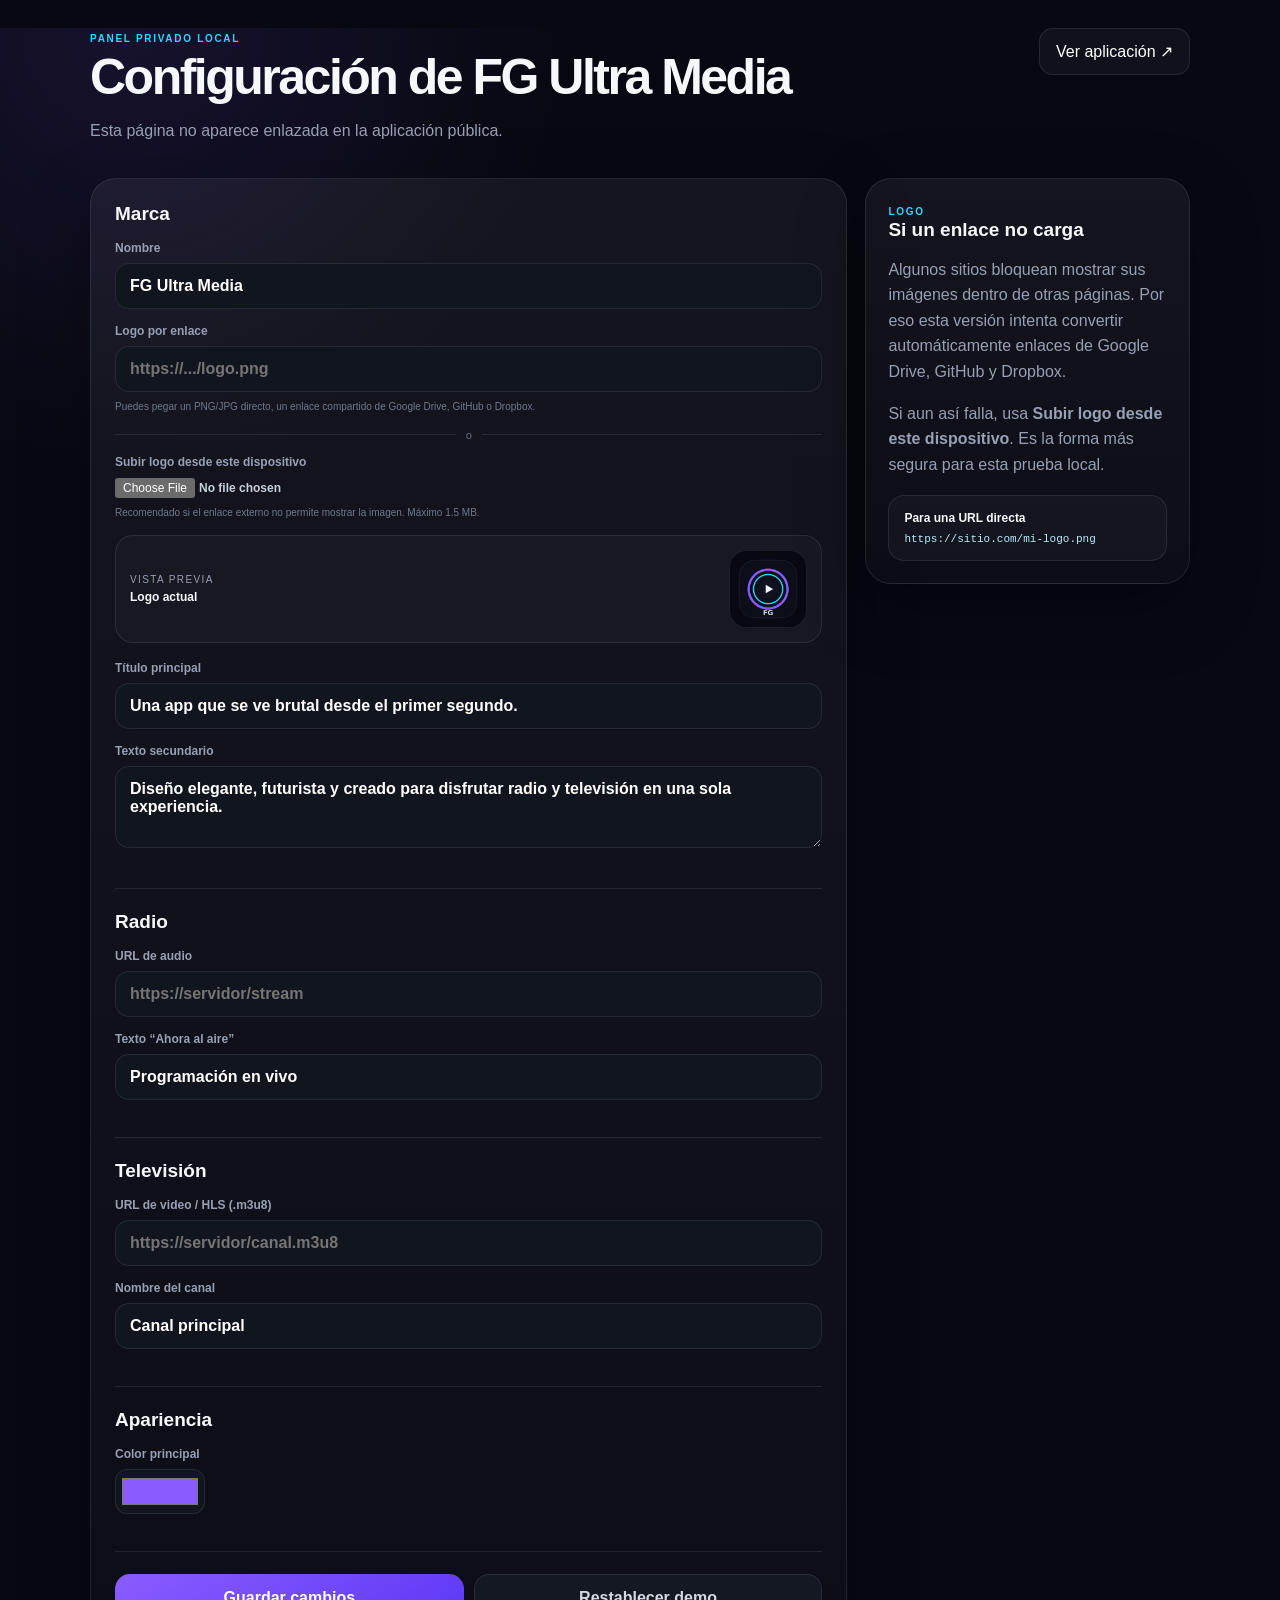
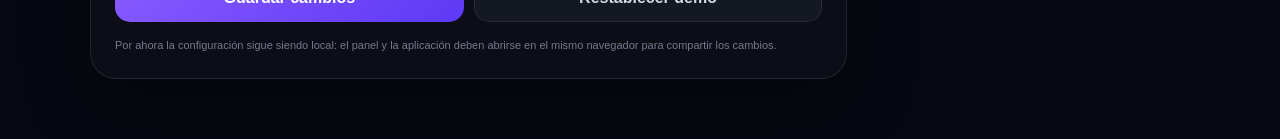
==== admin.html @ aeb01902 "Add files via upload" ====
<!doctype html>
<html lang="es">
<head>
  <meta charset="utf-8">
  <meta name="viewport" content="width=device-width,initial-scale=1,viewport-fit=cover">
  <meta name="theme-color" content="#070811">
  <meta name="robots" content="noindex,nofollow">
  <title>Panel privado • FG Ultra Media</title>
  <link rel="stylesheet" href="admin.css">
</head>
<body>
  <main class="admin-shell">
    <header class="admin-hero">
      <div>
        <span class="kicker">PANEL PRIVADO LOCAL</span>
        <h1>Configuración de FG Ultra Media</h1>
        <p>Esta página no aparece enlazada en la aplicación pública.</p>
      </div>
      <a class="preview-link" href="index.html">Ver aplicación ↗</a>
    </header>

    <section class="layout">
      <form id="settingsForm" class="panel">
        <div class="section">
          <h2>Marca</h2>
          <label>Nombre
            <input id="setName" type="text" maxlength="42">
          </label>

          <label>Logo por enlace
            <input id="setLogo" type="text" inputmode="url" placeholder="https://.../logo.png">
            <small>Puedes pegar un PNG/JPG directo, un enlace compartido de Google Drive, GitHub o Dropbox.</small>
          </label>

          <div class="or"><span>o</span></div>

          <label class="file-label">Subir logo desde este dispositivo
            <input id="logoFile" type="file" accept="image/png,image/jpeg,image/webp">
            <small>Recomendado si el enlace externo no permite mostrar la imagen. Máximo 1.5 MB.</small>
          </label>

          <div class="preview-box">
            <div>
              <span>Vista previa</span>
              <strong id="previewStatus">Usando logo actual</strong>
            </div>
            <img id="logoPreview" src="icons/icon-512.png" alt="Vista previa del logo">
          </div>

          <label>Título principal
            <input id="setHero" type="text" maxlength="120">
          </label>
          <label>Texto secundario
            <textarea id="setSubtitle" rows="3" maxlength="200"></textarea>
          </label>
        </div>

        <div class="section">
          <h2>Radio</h2>
          <label>URL de audio
            <input id="setAudio" type="url" placeholder="https://servidor/stream">
          </label>
          <label>Texto “Ahora al aire”
            <input id="setTrack" type="text" maxlength="60">
          </label>
        </div>

        <div class="section">
          <h2>Televisión</h2>
          <label>URL de video / HLS (.m3u8)
            <input id="setVideo" type="url" placeholder="https://servidor/canal.m3u8">
          </label>
          <label>Nombre del canal
            <input id="setChannel" type="text" maxlength="60">
          </label>
        </div>

        <div class="section">
          <h2>Apariencia</h2>
          <label>Color principal
            <input id="setAccent" type="color" value="#8a5cff">
          </label>
        </div>

        <div class="actions">
          <button class="save" type="submit">Guardar cambios</button>
          <button id="resetBtn" class="reset" type="button">Restablecer demo</button>
        </div>
        <p class="warning">Por ahora la configuración sigue siendo local: el panel y la aplicación deben abrirse en el mismo navegador para compartir los cambios.</p>
      </form>

      <aside class="help panel">
        <span class="kicker">LOGO</span>
        <h2>Si un enlace no carga</h2>
        <p>Algunos sitios bloquean mostrar sus imágenes dentro de otras páginas. Por eso esta versión intenta convertir automáticamente enlaces de Google Drive, GitHub y Dropbox.</p>
        <p>Si aun así falla, usa <b>Subir logo desde este dispositivo</b>. Es la forma más segura para esta prueba local.</p>
        <div class="tip">
          <strong>Para una URL directa</strong>
          <code>https://sitio.com/mi-logo.png</code>
        </div>
      </aside>
    </section>
  </main>
  <div id="toast" class="toast" role="status"></div>
  <script src="admin.js"></script>
</body>
</html>
---- admin.css ----
:root{
  --bg:#070811;--panel:#10131d;--line:rgba(255,255,255,.09);--text:#f6f7fb;
  --muted:#98a0b4;--accent:#8a5cff;--cyan:#31d6ff
}
*{box-sizing:border-box}
html{background:var(--bg);color-scheme:dark}
body{margin:0;background:radial-gradient(circle at 10% 0,rgba(138,92,255,.12),transparent 28rem),#070811;color:var(--text);font-family:Inter,-apple-system,BlinkMacSystemFont,"Segoe UI",sans-serif}
button,input,textarea{font:inherit}
.admin-shell{width:min(1100px,calc(100% - 28px));margin:28px auto 60px}
.admin-hero{display:flex;justify-content:space-between;align-items:flex-start;gap:20px;margin-bottom:18px}
.kicker{font-size:10px;letter-spacing:.17em;font-weight:900;color:var(--cyan)}
h1{font-size:clamp(30px,5vw,50px);letter-spacing:-.05em;line-height:.98;margin:7px 0 10px}
.admin-hero p,.help p{color:var(--muted);line-height:1.6}
.preview-link{padding:13px 16px;border-radius:14px;border:1px solid var(--line);color:#fff;text-decoration:none;background:rgba(255,255,255,.04);white-space:nowrap}
.layout{display:grid;grid-template-columns:minmax(0,1.4fr) minmax(280px,.6fr);gap:18px;align-items:start}
.panel{border:1px solid var(--line);border-radius:26px;background:linear-gradient(180deg,rgba(255,255,255,.055),rgba(255,255,255,.025));box-shadow:0 24px 70px rgba(0,0,0,.3)}
form.panel{padding:24px}
.section{padding:0 0 22px;margin-bottom:22px;border-bottom:1px solid var(--line)}
.section:last-of-type{margin-bottom:0}
h2{font-size:19px;margin:0 0 16px}
label{display:block;color:var(--muted);font-size:12px;font-weight:800;margin-bottom:15px}
label small{display:block;font-weight:500;line-height:1.5;margin-top:7px;color:#70798d}
input[type=text],input[type=url],textarea{width:100%;margin-top:8px;padding:13px 14px;border:1px solid var(--line);border-radius:14px;background:#11151e;color:#fff;outline:none;font-size:16px}
input:focus,textarea:focus{border-color:var(--accent)}
input[type=color]{display:block;width:90px;height:45px;margin-top:8px;border-radius:12px;padding:4px;border:1px solid var(--line);background:#11151e}
input[type=file]{width:100%;margin-top:9px;color:#c9cfdb}
.or{display:flex;align-items:center;gap:10px;margin:10px 0 14px;color:#687084;font-size:11px}
.or:before,.or:after{content:"";height:1px;background:var(--line);flex:1}
.preview-box{display:flex;align-items:center;justify-content:space-between;gap:18px;padding:14px;border:1px solid var(--line);border-radius:18px;background:rgba(255,255,255,.025);margin-bottom:18px}
.preview-box span{display:block;color:var(--muted);font-size:10px;text-transform:uppercase;letter-spacing:.14em}
.preview-box strong{display:block;margin-top:5px;font-size:12px}
.preview-box img{width:78px;height:78px;border-radius:18px;object-fit:contain;background:#070811;border:1px solid var(--line)}
.actions{display:grid;grid-template-columns:1fr 1fr;gap:10px}
.actions button{min-height:48px;border-radius:15px;font-weight:900;border:1px solid var(--line)}
.save{background:linear-gradient(145deg,var(--accent),#5d39f6);color:#fff;border:0!important}
.reset{background:#141823;color:#d3d8e3}
.warning{font-size:11px;color:#737b8e;line-height:1.6;margin:15px 0 0}
.help{padding:22px;position:sticky;top:18px}
.tip{margin-top:18px;padding:15px;border-radius:16px;border:1px solid var(--line);background:rgba(255,255,255,.03)}
.tip strong{display:block;font-size:12px;margin-bottom:8px}
code{display:block;overflow-wrap:anywhere;color:#b9eefe;font-size:11px}
.toast{position:fixed;left:50%;bottom:20px;transform:translate(-50%,20px);opacity:0;transition:.2s;background:#151a24;border:1px solid var(--line);padding:12px 15px;border-radius:13px;font-size:12px;pointer-events:none}
.toast.show{opacity:1;transform:translate(-50%,0)}
@media(max-width:800px){.layout{grid-template-columns:1fr}.help{position:static}.admin-hero{flex-direction:column}.preview-link{width:100%;text-align:center}}
@media(max-width:520px){.admin-shell{width:calc(100% - 14px);margin:9px auto 30px}form.panel,.help{padding:16px;border-radius:20px}.actions{grid-template-columns:1fr}.preview-box img{width:68px;height:68px}}
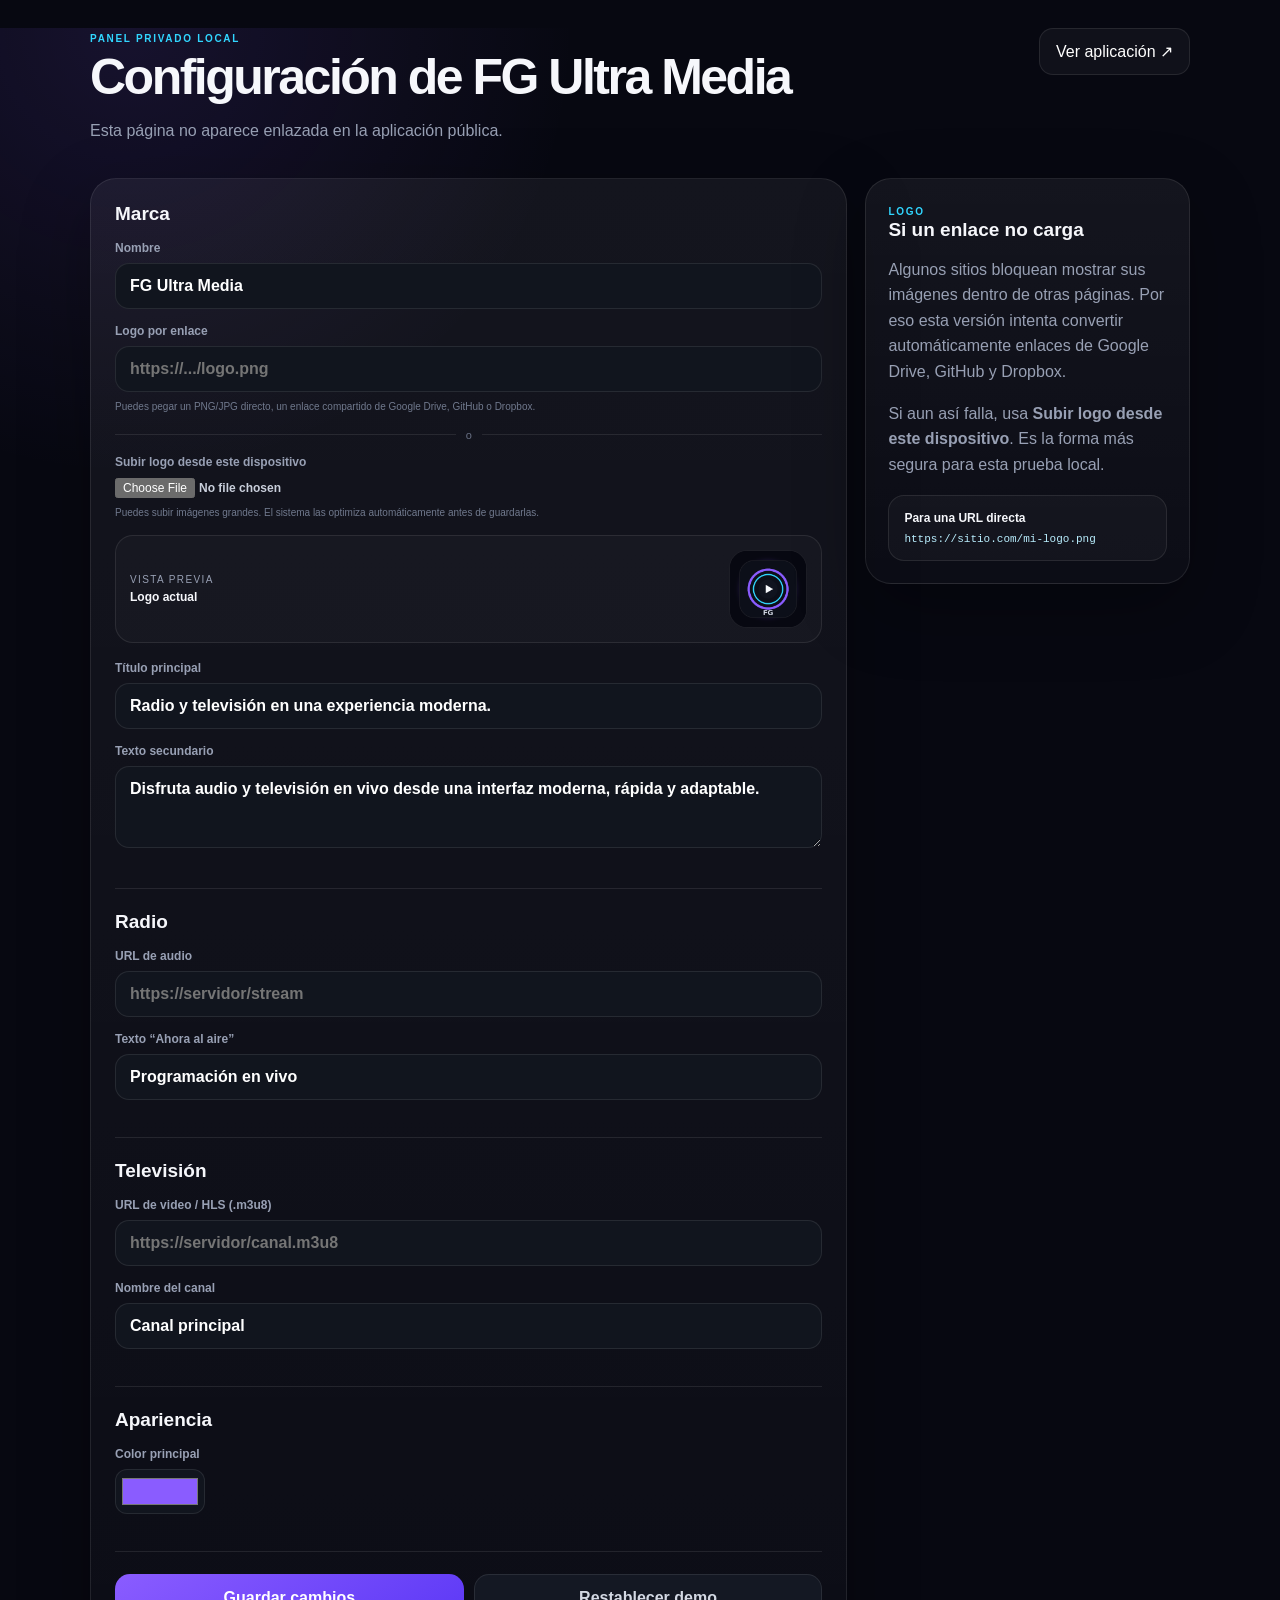
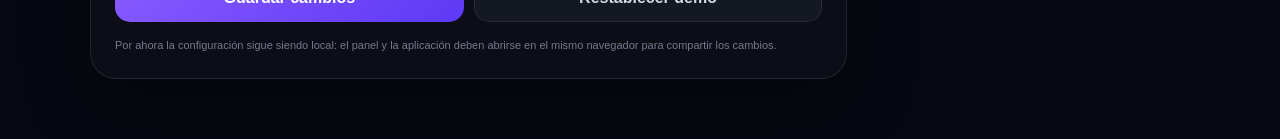
==== commit 9e5c15ad: "Add files via upload" ====
--- a/admin.html
+++ b/admin.html
@@ -36,7 +36,7 @@
 
           <label class="file-label">Subir logo desde este dispositivo
             <input id="logoFile" type="file" accept="image/png,image/jpeg,image/webp">
-            <small>Recomendado si el enlace externo no permite mostrar la imagen. Máximo 1.5 MB.</small>
+            <small>Puedes subir imágenes grandes. El sistema las optimiza automáticamente antes de guardarlas.</small>
           </label>
 
           <div class="preview-box">
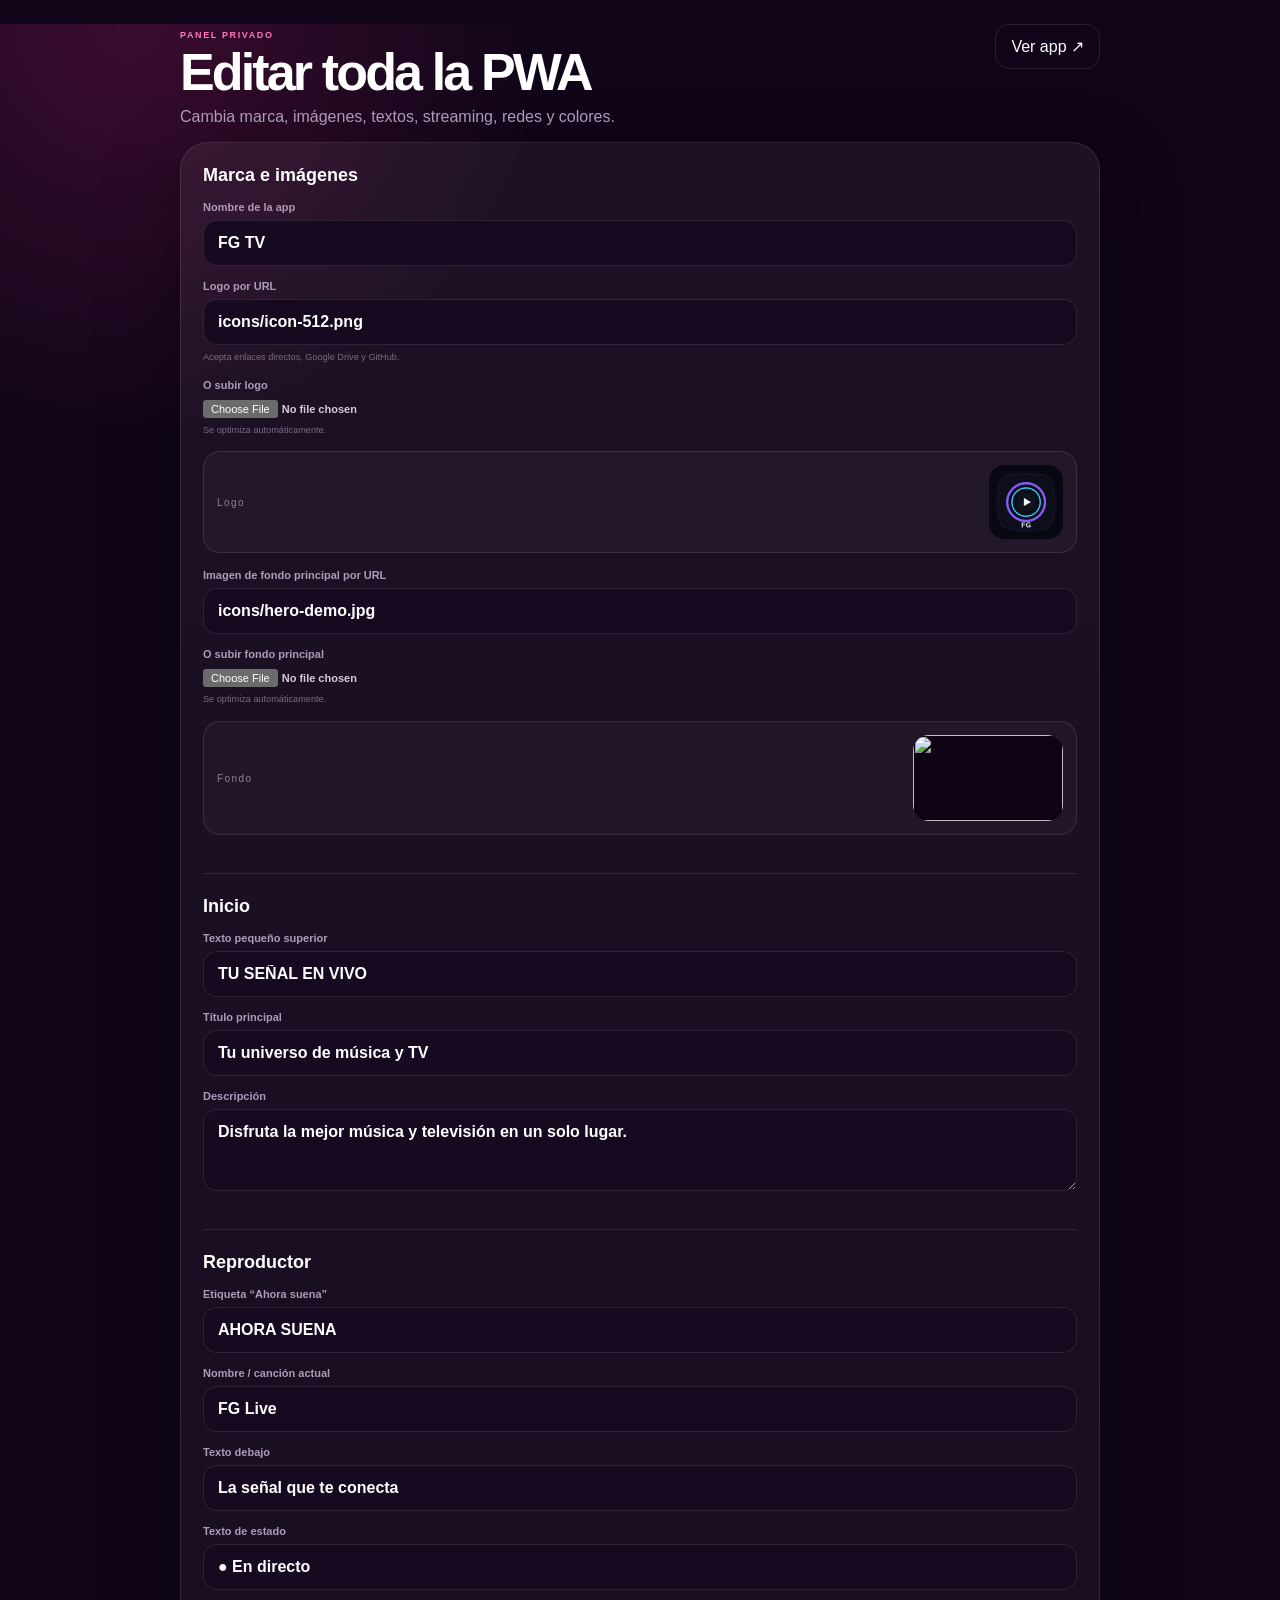
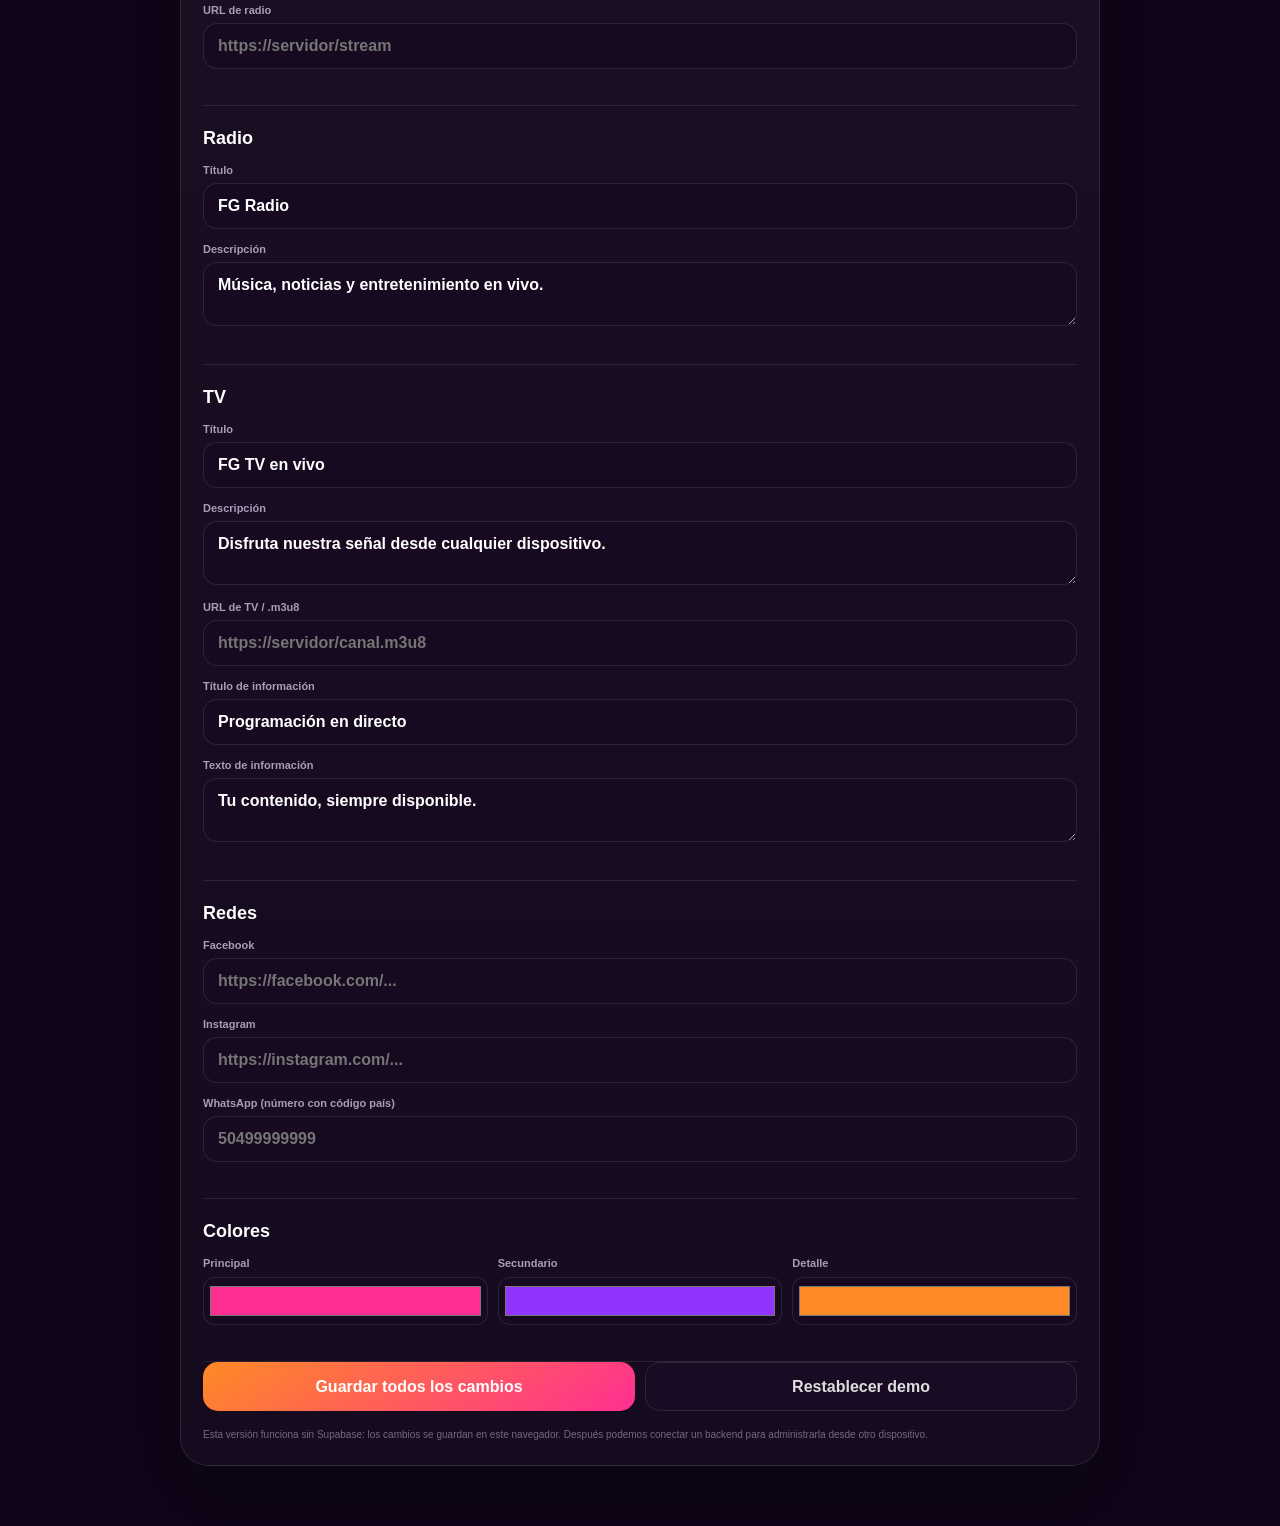
==== commit 75b57540: "Add files via upload" ====
--- a/admin.html
+++ b/admin.html
@@ -3,105 +3,103 @@
 <head>
   <meta charset="utf-8">
   <meta name="viewport" content="width=device-width,initial-scale=1,viewport-fit=cover">
-  <meta name="theme-color" content="#070811">
   <meta name="robots" content="noindex,nofollow">
-  <title>Panel privado • FG Ultra Media</title>
+  <meta name="theme-color" content="#150824">
   <link rel="stylesheet" href="admin.css">
+  <title>Panel privado • FG TV</title>
 </head>
 <body>
   <main class="admin-shell">
-    <header class="admin-hero">
+    <header class="admin-head">
       <div>
-        <span class="kicker">PANEL PRIVADO LOCAL</span>
-        <h1>Configuración de FG Ultra Media</h1>
-        <p>Esta página no aparece enlazada en la aplicación pública.</p>
+        <span>PANEL PRIVADO</span>
+        <h1>Editar toda la PWA</h1>
+        <p>Cambia marca, imágenes, textos, streaming, redes y colores.</p>
       </div>
-      <a class="preview-link" href="index.html">Ver aplicación ↗</a>
+      <a href="index.html">Ver app ↗</a>
     </header>
 
-    <section class="layout">
-      <form id="settingsForm" class="panel">
-        <div class="section">
-          <h2>Marca</h2>
-          <label>Nombre
-            <input id="setName" type="text" maxlength="42">
-          </label>
+    <form id="form" class="panel">
+      <section>
+        <h2>Marca e imágenes</h2>
+        <label>Nombre de la app
+          <input id="brandName" type="text">
+        </label>
+        <label>Logo por URL
+          <input id="logo" type="text" placeholder="https://.../logo.png">
+          <small>Acepta enlaces directos, Google Drive y GitHub.</small>
+        </label>
+        <label>O subir logo
+          <input id="logoFile" type="file" accept="image/*">
+          <small>Se optimiza automáticamente.</small>
+        </label>
+        <div class="preview"><span>Logo</span><img id="logoPreview" src="icons/icon-512.png" alt=""></div>
 
-          <label>Logo por enlace
-            <input id="setLogo" type="text" inputmode="url" placeholder="https://.../logo.png">
-            <small>Puedes pegar un PNG/JPG directo, un enlace compartido de Google Drive, GitHub o Dropbox.</small>
-          </label>
+        <label>Imagen de fondo principal por URL
+          <input id="heroBg" type="text" placeholder="https://.../fondo.jpg">
+        </label>
+        <label>O subir fondo principal
+          <input id="heroFile" type="file" accept="image/*">
+          <small>Se optimiza automáticamente.</small>
+        </label>
+        <div class="preview wide"><span>Fondo</span><img id="heroPreview" src="icons/hero-demo.jpg" alt=""></div>
+      </section>
 
-          <div class="or"><span>o</span></div>
+      <section>
+        <h2>Inicio</h2>
+        <label>Texto pequeño superior<input id="heroKicker" type="text"></label>
+        <label>Título principal<input id="heroTitle" type="text"></label>
+        <label>Descripción<textarea id="heroSubtitle" rows="3"></textarea></label>
+      </section>
 
-          <label class="file-label">Subir logo desde este dispositivo
-            <input id="logoFile" type="file" accept="image/png,image/jpeg,image/webp">
-            <small>Puedes subir imágenes grandes. El sistema las optimiza automáticamente antes de guardarlas.</small>
-          </label>
+      <section>
+        <h2>Reproductor</h2>
+        <label>Etiqueta “Ahora suena”<input id="nowLabel" type="text"></label>
+        <label>Nombre / canción actual<input id="trackTitle" type="text"></label>
+        <label>Texto debajo<input id="trackSubtitle" type="text"></label>
+        <label>Texto de estado<input id="listenersText" type="text"></label>
+        <label>URL de radio<input id="radioUrl" type="url" placeholder="https://servidor/stream"></label>
+      </section>
 
-          <div class="preview-box">
-            <div>
-              <span>Vista previa</span>
-              <strong id="previewStatus">Usando logo actual</strong>
-            </div>
-            <img id="logoPreview" src="icons/icon-512.png" alt="Vista previa del logo">
-          </div>
+      <section>
+        <h2>Radio</h2>
+        <label>Título<input id="radioTitle" type="text"></label>
+        <label>Descripción<textarea id="radioSubtitle" rows="2"></textarea></label>
+      </section>
 
-          <label>Título principal
-            <input id="setHero" type="text" maxlength="120">
-          </label>
-          <label>Texto secundario
-            <textarea id="setSubtitle" rows="3" maxlength="200"></textarea>
-          </label>
+      <section>
+        <h2>TV</h2>
+        <label>Título<input id="tvTitle" type="text"></label>
+        <label>Descripción<textarea id="tvSubtitle" rows="2"></textarea></label>
+        <label>URL de TV / .m3u8<input id="tvUrl" type="url" placeholder="https://servidor/canal.m3u8"></label>
+        <label>Título de información<input id="tvInfoTitle" type="text"></label>
+        <label>Texto de información<textarea id="tvInfoText" rows="2"></textarea></label>
+      </section>
+
+      <section>
+        <h2>Redes</h2>
+        <label>Facebook<input id="facebook" type="url" placeholder="https://facebook.com/..."></label>
+        <label>Instagram<input id="instagram" type="url" placeholder="https://instagram.com/..."></label>
+        <label>WhatsApp (número con código país)<input id="whatsapp" type="text" placeholder="50499999999"></label>
+      </section>
+
+      <section>
+        <h2>Colores</h2>
+        <div class="colors">
+          <label>Principal<input id="accent" type="color"></label>
+          <label>Secundario<input id="accent2" type="color"></label>
+          <label>Detalle<input id="accent3" type="color"></label>
         </div>
+      </section>
 
-        <div class="section">
-          <h2>Radio</h2>
-          <label>URL de audio
-            <input id="setAudio" type="url" placeholder="https://servidor/stream">
-          </label>
-          <label>Texto “Ahora al aire”
-            <input id="setTrack" type="text" maxlength="60">
-          </label>
-        </div>
-
-        <div class="section">
-          <h2>Televisión</h2>
-          <label>URL de video / HLS (.m3u8)
-            <input id="setVideo" type="url" placeholder="https://servidor/canal.m3u8">
-          </label>
-          <label>Nombre del canal
-            <input id="setChannel" type="text" maxlength="60">
-          </label>
-        </div>
-
-        <div class="section">
-          <h2>Apariencia</h2>
-          <label>Color principal
-            <input id="setAccent" type="color" value="#8a5cff">
-          </label>
-        </div>
-
-        <div class="actions">
-          <button class="save" type="submit">Guardar cambios</button>
-          <button id="resetBtn" class="reset" type="button">Restablecer demo</button>
-        </div>
-        <p class="warning">Por ahora la configuración sigue siendo local: el panel y la aplicación deben abrirse en el mismo navegador para compartir los cambios.</p>
-      </form>
-
-      <aside class="help panel">
-        <span class="kicker">LOGO</span>
-        <h2>Si un enlace no carga</h2>
-        <p>Algunos sitios bloquean mostrar sus imágenes dentro de otras páginas. Por eso esta versión intenta convertir automáticamente enlaces de Google Drive, GitHub y Dropbox.</p>
-        <p>Si aun así falla, usa <b>Subir logo desde este dispositivo</b>. Es la forma más segura para esta prueba local.</p>
-        <div class="tip">
-          <strong>Para una URL directa</strong>
-          <code>https://sitio.com/mi-logo.png</code>
-        </div>
-      </aside>
-    </section>
+      <div class="actions">
+        <button class="save" type="submit">Guardar todos los cambios</button>
+        <button id="reset" class="reset" type="button">Restablecer demo</button>
+      </div>
+      <p class="note">Esta versión funciona sin Supabase: los cambios se guardan en este navegador. Después podemos conectar un backend para administrarla desde otro dispositivo.</p>
+    </form>
   </main>
-  <div id="toast" class="toast" role="status"></div>
+  <div id="toast" class="toast"></div>
   <script src="admin.js"></script>
 </body>
 </html>
--- a/admin.css
+++ b/admin.css
@@ -1,45 +1,11 @@
-:root{
-  --bg:#070811;--panel:#10131d;--line:rgba(255,255,255,.09);--text:#f6f7fb;
-  --muted:#98a0b4;--accent:#8a5cff;--cyan:#31d6ff
-}
-*{box-sizing:border-box}
-html{background:var(--bg);color-scheme:dark}
-body{margin:0;background:radial-gradient(circle at 10% 0,rgba(138,92,255,.12),transparent 28rem),#070811;color:var(--text);font-family:Inter,-apple-system,BlinkMacSystemFont,"Segoe UI",sans-serif}
-button,input,textarea{font:inherit}
-.admin-shell{width:min(1100px,calc(100% - 28px));margin:28px auto 60px}
-.admin-hero{display:flex;justify-content:space-between;align-items:flex-start;gap:20px;margin-bottom:18px}
-.kicker{font-size:10px;letter-spacing:.17em;font-weight:900;color:var(--cyan)}
-h1{font-size:clamp(30px,5vw,50px);letter-spacing:-.05em;line-height:.98;margin:7px 0 10px}
-.admin-hero p,.help p{color:var(--muted);line-height:1.6}
-.preview-link{padding:13px 16px;border-radius:14px;border:1px solid var(--line);color:#fff;text-decoration:none;background:rgba(255,255,255,.04);white-space:nowrap}
-.layout{display:grid;grid-template-columns:minmax(0,1.4fr) minmax(280px,.6fr);gap:18px;align-items:start}
-.panel{border:1px solid var(--line);border-radius:26px;background:linear-gradient(180deg,rgba(255,255,255,.055),rgba(255,255,255,.025));box-shadow:0 24px 70px rgba(0,0,0,.3)}
-form.panel{padding:24px}
-.section{padding:0 0 22px;margin-bottom:22px;border-bottom:1px solid var(--line)}
-.section:last-of-type{margin-bottom:0}
-h2{font-size:19px;margin:0 0 16px}
-label{display:block;color:var(--muted);font-size:12px;font-weight:800;margin-bottom:15px}
-label small{display:block;font-weight:500;line-height:1.5;margin-top:7px;color:#70798d}
-input[type=text],input[type=url],textarea{width:100%;margin-top:8px;padding:13px 14px;border:1px solid var(--line);border-radius:14px;background:#11151e;color:#fff;outline:none;font-size:16px}
-input:focus,textarea:focus{border-color:var(--accent)}
-input[type=color]{display:block;width:90px;height:45px;margin-top:8px;border-radius:12px;padding:4px;border:1px solid var(--line);background:#11151e}
-input[type=file]{width:100%;margin-top:9px;color:#c9cfdb}
-.or{display:flex;align-items:center;gap:10px;margin:10px 0 14px;color:#687084;font-size:11px}
-.or:before,.or:after{content:"";height:1px;background:var(--line);flex:1}
-.preview-box{display:flex;align-items:center;justify-content:space-between;gap:18px;padding:14px;border:1px solid var(--line);border-radius:18px;background:rgba(255,255,255,.025);margin-bottom:18px}
-.preview-box span{display:block;color:var(--muted);font-size:10px;text-transform:uppercase;letter-spacing:.14em}
-.preview-box strong{display:block;margin-top:5px;font-size:12px}
-.preview-box img{width:78px;height:78px;border-radius:18px;object-fit:contain;background:#070811;border:1px solid var(--line)}
-.actions{display:grid;grid-template-columns:1fr 1fr;gap:10px}
-.actions button{min-height:48px;border-radius:15px;font-weight:900;border:1px solid var(--line)}
-.save{background:linear-gradient(145deg,var(--accent),#5d39f6);color:#fff;border:0!important}
-.reset{background:#141823;color:#d3d8e3}
-.warning{font-size:11px;color:#737b8e;line-height:1.6;margin:15px 0 0}
-.help{padding:22px;position:sticky;top:18px}
-.tip{margin-top:18px;padding:15px;border-radius:16px;border:1px solid var(--line);background:rgba(255,255,255,.03)}
-.tip strong{display:block;font-size:12px;margin-bottom:8px}
-code{display:block;overflow-wrap:anywhere;color:#b9eefe;font-size:11px}
-.toast{position:fixed;left:50%;bottom:20px;transform:translate(-50%,20px);opacity:0;transition:.2s;background:#151a24;border:1px solid var(--line);padding:12px 15px;border-radius:13px;font-size:12px;pointer-events:none}
-.toast.show{opacity:1;transform:translate(-50%,0)}
-@media(max-width:800px){.layout{grid-template-columns:1fr}.help{position:static}.admin-hero{flex-direction:column}.preview-link{width:100%;text-align:center}}
-@media(max-width:520px){.admin-shell{width:calc(100% - 14px);margin:9px auto 30px}form.panel,.help{padding:16px;border-radius:20px}.actions{grid-template-columns:1fr}.preview-box img{width:68px;height:68px}}
+:root{--bg:#100519;--panel:#1d0b2a;--line:rgba(255,255,255,.1);--text:#fff;--muted:#ad9bb9;--accent:#ff2f92}
+*{box-sizing:border-box}html{background:var(--bg);color-scheme:dark}body{margin:0;background:radial-gradient(circle at 10% 0,rgba(255,47,146,.18),transparent 26rem),#100519;color:var(--text);font-family:Inter,-apple-system,BlinkMacSystemFont,"Segoe UI",sans-serif}
+button,input,textarea{font:inherit}.admin-shell{width:min(920px,calc(100% - 24px));margin:24px auto 60px}.admin-head{display:flex;justify-content:space-between;gap:18px;align-items:flex-start;margin-bottom:16px}.admin-head span{font-size:9px;letter-spacing:.18em;font-weight:900;color:#ff79b9}.admin-head h1{font-size:clamp(32px,6vw,52px);letter-spacing:-.055em;line-height:.96;margin:6px 0 10px}.admin-head p{margin:0;color:var(--muted)}.admin-head a{padding:12px 15px;border:1px solid var(--line);border-radius:14px;color:#fff;text-decoration:none;white-space:nowrap}
+.panel{padding:22px;border-radius:28px;border:1px solid var(--line);background:linear-gradient(180deg,rgba(255,255,255,.055),rgba(255,255,255,.025));box-shadow:0 30px 80px rgba(0,0,0,.35)}
+section{padding:0 0 22px;margin-bottom:22px;border-bottom:1px solid var(--line)}section:last-of-type{margin-bottom:0}h2{font-size:18px;margin:0 0 15px}label{display:block;color:var(--muted);font-size:11px;font-weight:800;margin-bottom:14px}label small{display:block;font-weight:500;margin-top:6px;color:#786a82;line-height:1.5}
+input[type=text],input[type=url],textarea{width:100%;margin-top:7px;padding:13px 14px;border-radius:14px;border:1px solid var(--line);background:#160920;color:#fff;outline:none;font-size:16px}input:focus,textarea:focus{border-color:var(--accent)}input[type=file]{display:block;width:100%;margin-top:9px;color:#d5c9db}
+.preview{display:flex;align-items:center;justify-content:space-between;padding:13px;border:1px solid var(--line);border-radius:17px;background:rgba(255,255,255,.03);margin:5px 0 16px}.preview span{font-size:10px;letter-spacing:.14em;color:#8e7d99}.preview img{width:74px;height:74px;border-radius:16px;object-fit:contain;background:#0e0416}.preview.wide img{width:150px;height:86px;object-fit:cover}
+.colors{display:grid;grid-template-columns:repeat(3,1fr);gap:10px}.colors input{display:block;width:100%;height:48px;margin-top:8px;border-radius:12px;border:1px solid var(--line);background:#160920;padding:4px}
+.actions{display:grid;grid-template-columns:1fr 1fr;gap:10px}.actions button{min-height:49px;border-radius:15px;font-weight:900}.save{border:0;background:linear-gradient(145deg,#ff8a25,#ff2f92);color:#fff}.reset{border:1px solid var(--line);background:#1a0b25;color:#ddd}
+.note{font-size:10px;line-height:1.6;color:#76697f;margin:16px 0 0}.toast{position:fixed;left:50%;bottom:20px;transform:translate(-50%,16px);opacity:0;background:#2a1139;border:1px solid var(--line);border-radius:13px;padding:11px 14px;font-size:11px;transition:.2s}.toast.show{opacity:1;transform:translate(-50%,0)}
+@media(max-width:600px){.admin-shell{width:calc(100% - 12px);margin:8px auto 30px}.panel{padding:16px;border-radius:22px}.admin-head{flex-direction:column}.admin-head a{width:100%;text-align:center}.actions{grid-template-columns:1fr}.colors{grid-template-columns:1fr}.preview.wide{align-items:flex-start;flex-direction:column;gap:10px}.preview.wide img{width:100%;height:150px}}
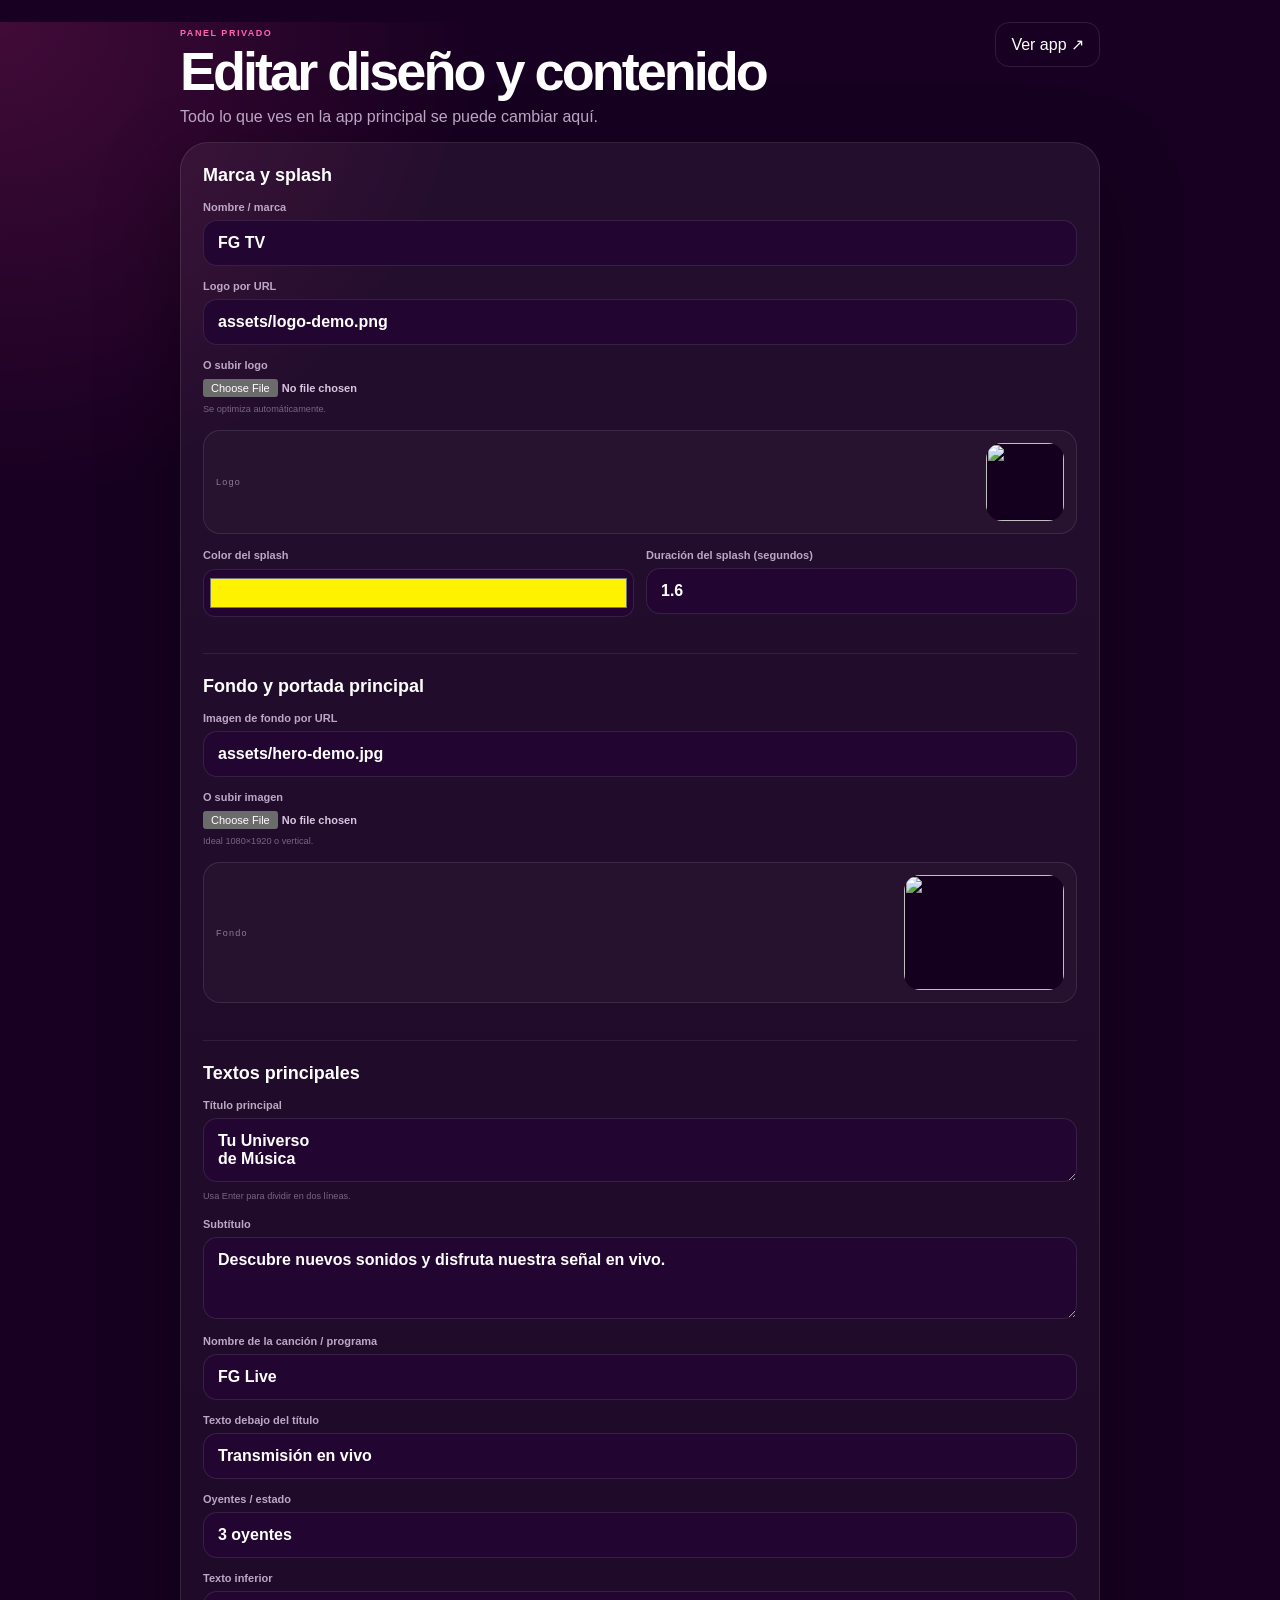
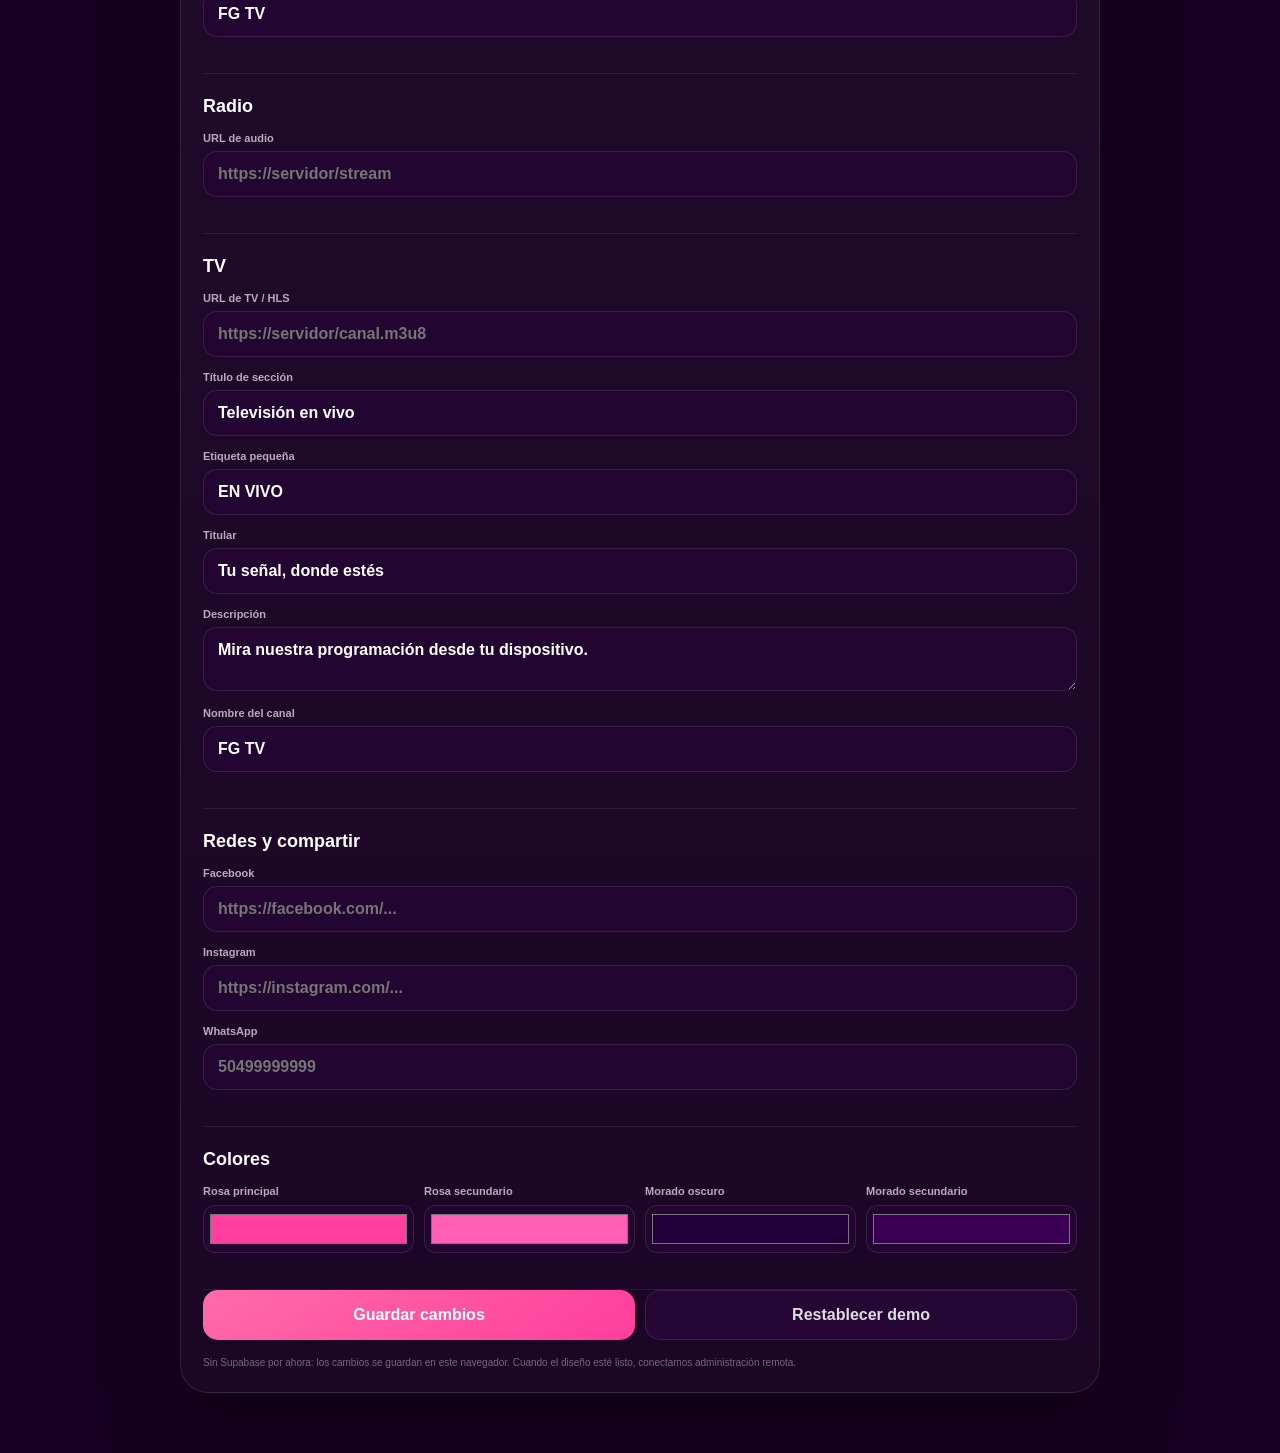
==== commit 09315503: "Add files via upload" ====
--- a/admin.html
+++ b/admin.html
@@ -4,99 +4,88 @@
   <meta charset="utf-8">
   <meta name="viewport" content="width=device-width,initial-scale=1,viewport-fit=cover">
   <meta name="robots" content="noindex,nofollow">
-  <meta name="theme-color" content="#150824">
+  <meta name="theme-color" content="#230039">
   <link rel="stylesheet" href="admin.css">
   <title>Panel privado • FG TV</title>
 </head>
 <body>
-  <main class="admin-shell">
-    <header class="admin-head">
+  <main class="admin">
+    <header>
       <div>
         <span>PANEL PRIVADO</span>
-        <h1>Editar toda la PWA</h1>
-        <p>Cambia marca, imágenes, textos, streaming, redes y colores.</p>
+        <h1>Editar diseño y contenido</h1>
+        <p>Todo lo que ves en la app principal se puede cambiar aquí.</p>
       </div>
       <a href="index.html">Ver app ↗</a>
     </header>
 
-    <form id="form" class="panel">
+    <form id="form">
       <section>
-        <h2>Marca e imágenes</h2>
-        <label>Nombre de la app
-          <input id="brandName" type="text">
-        </label>
-        <label>Logo por URL
-          <input id="logo" type="text" placeholder="https://.../logo.png">
-          <small>Acepta enlaces directos, Google Drive y GitHub.</small>
-        </label>
-        <label>O subir logo
-          <input id="logoFile" type="file" accept="image/*">
-          <small>Se optimiza automáticamente.</small>
-        </label>
-        <div class="preview"><span>Logo</span><img id="logoPreview" src="icons/icon-512.png" alt=""></div>
-
-        <label>Imagen de fondo principal por URL
-          <input id="heroBg" type="text" placeholder="https://.../fondo.jpg">
-        </label>
-        <label>O subir fondo principal
-          <input id="heroFile" type="file" accept="image/*">
-          <small>Se optimiza automáticamente.</small>
-        </label>
-        <div class="preview wide"><span>Fondo</span><img id="heroPreview" src="icons/hero-demo.jpg" alt=""></div>
+        <h2>Marca y splash</h2>
+        <label>Nombre / marca<input id="brand" type="text"></label>
+        <label>Logo por URL<input id="logo" type="text" placeholder="https://.../logo.png"></label>
+        <label>O subir logo<input id="logoFile" type="file" accept="image/*"><small>Se optimiza automáticamente.</small></label>
+        <div class="preview"><span>Logo</span><img id="logoPreview" src="assets/logo-demo.png" alt=""></div>
+        <div class="grid2">
+          <label>Color del splash<input id="splashColor" type="color"></label>
+          <label>Duración del splash (segundos)<input id="splashSeconds" type="number" min="0.2" max="5" step="0.1"></label>
+        </div>
       </section>
 
       <section>
-        <h2>Inicio</h2>
-        <label>Texto pequeño superior<input id="heroKicker" type="text"></label>
-        <label>Título principal<input id="heroTitle" type="text"></label>
-        <label>Descripción<textarea id="heroSubtitle" rows="3"></textarea></label>
+        <h2>Fondo y portada principal</h2>
+        <label>Imagen de fondo por URL<input id="heroImage" type="text" placeholder="https://.../fondo.jpg"></label>
+        <label>O subir imagen<input id="heroFile" type="file" accept="image/*"><small>Ideal 1080×1920 o vertical.</small></label>
+        <div class="preview wide"><span>Fondo</span><img id="heroPreview" src="assets/hero-demo.jpg" alt=""></div>
       </section>
 
       <section>
-        <h2>Reproductor</h2>
-        <label>Etiqueta “Ahora suena”<input id="nowLabel" type="text"></label>
-        <label>Nombre / canción actual<input id="trackTitle" type="text"></label>
-        <label>Texto debajo<input id="trackSubtitle" type="text"></label>
-        <label>Texto de estado<input id="listenersText" type="text"></label>
-        <label>URL de radio<input id="radioUrl" type="url" placeholder="https://servidor/stream"></label>
+        <h2>Textos principales</h2>
+        <label>Título principal<textarea id="heroTitle" rows="2"></textarea><small>Usa Enter para dividir en dos líneas.</small></label>
+        <label>Subtítulo<textarea id="heroSubtitle" rows="3"></textarea></label>
+        <label>Nombre de la canción / programa<input id="trackTitle" type="text"></label>
+        <label>Texto debajo del título<input id="trackArtist" type="text"></label>
+        <label>Oyentes / estado<input id="listenersLabel" type="text"></label>
+        <label>Texto inferior<input id="stationLabel" type="text"></label>
       </section>
 
       <section>
         <h2>Radio</h2>
-        <label>Título<input id="radioTitle" type="text"></label>
-        <label>Descripción<textarea id="radioSubtitle" rows="2"></textarea></label>
+        <label>URL de audio<input id="radioUrl" type="url" placeholder="https://servidor/stream"></label>
       </section>
 
       <section>
         <h2>TV</h2>
-        <label>Título<input id="tvTitle" type="text"></label>
+        <label>URL de TV / HLS<input id="tvUrl" type="url" placeholder="https://servidor/canal.m3u8"></label>
+        <label>Título de sección<input id="tvTitle" type="text"></label>
+        <label>Etiqueta pequeña<input id="tvKicker" type="text"></label>
+        <label>Titular<input id="tvHeadline" type="text"></label>
         <label>Descripción<textarea id="tvSubtitle" rows="2"></textarea></label>
-        <label>URL de TV / .m3u8<input id="tvUrl" type="url" placeholder="https://servidor/canal.m3u8"></label>
-        <label>Título de información<input id="tvInfoTitle" type="text"></label>
-        <label>Texto de información<textarea id="tvInfoText" rows="2"></textarea></label>
+        <label>Nombre del canal<input id="tvChannel" type="text"></label>
       </section>
 
       <section>
-        <h2>Redes</h2>
+        <h2>Redes y compartir</h2>
         <label>Facebook<input id="facebook" type="url" placeholder="https://facebook.com/..."></label>
         <label>Instagram<input id="instagram" type="url" placeholder="https://instagram.com/..."></label>
-        <label>WhatsApp (número con código país)<input id="whatsapp" type="text" placeholder="50499999999"></label>
+        <label>WhatsApp<input id="whatsapp" type="text" placeholder="50499999999"></label>
       </section>
 
       <section>
         <h2>Colores</h2>
         <div class="colors">
-          <label>Principal<input id="accent" type="color"></label>
-          <label>Secundario<input id="accent2" type="color"></label>
-          <label>Detalle<input id="accent3" type="color"></label>
+          <label>Rosa principal<input id="pink" type="color"></label>
+          <label>Rosa secundario<input id="pink2" type="color"></label>
+          <label>Morado oscuro<input id="deep" type="color"></label>
+          <label>Morado secundario<input id="deep2" type="color"></label>
         </div>
       </section>
 
       <div class="actions">
-        <button class="save" type="submit">Guardar todos los cambios</button>
+        <button class="save" type="submit">Guardar cambios</button>
         <button id="reset" class="reset" type="button">Restablecer demo</button>
       </div>
-      <p class="note">Esta versión funciona sin Supabase: los cambios se guardan en este navegador. Después podemos conectar un backend para administrarla desde otro dispositivo.</p>
+      <p class="note">Sin Supabase por ahora: los cambios se guardan en este navegador. Cuando el diseño esté listo, conectamos administración remota.</p>
     </form>
   </main>
   <div id="toast" class="toast"></div>
--- a/admin.css
+++ b/admin.css
@@ -1,11 +1,7 @@
-:root{--bg:#100519;--panel:#1d0b2a;--line:rgba(255,255,255,.1);--text:#fff;--muted:#ad9bb9;--accent:#ff2f92}
-*{box-sizing:border-box}html{background:var(--bg);color-scheme:dark}body{margin:0;background:radial-gradient(circle at 10% 0,rgba(255,47,146,.18),transparent 26rem),#100519;color:var(--text);font-family:Inter,-apple-system,BlinkMacSystemFont,"Segoe UI",sans-serif}
-button,input,textarea{font:inherit}.admin-shell{width:min(920px,calc(100% - 24px));margin:24px auto 60px}.admin-head{display:flex;justify-content:space-between;gap:18px;align-items:flex-start;margin-bottom:16px}.admin-head span{font-size:9px;letter-spacing:.18em;font-weight:900;color:#ff79b9}.admin-head h1{font-size:clamp(32px,6vw,52px);letter-spacing:-.055em;line-height:.96;margin:6px 0 10px}.admin-head p{margin:0;color:var(--muted)}.admin-head a{padding:12px 15px;border:1px solid var(--line);border-radius:14px;color:#fff;text-decoration:none;white-space:nowrap}
-.panel{padding:22px;border-radius:28px;border:1px solid var(--line);background:linear-gradient(180deg,rgba(255,255,255,.055),rgba(255,255,255,.025));box-shadow:0 30px 80px rgba(0,0,0,.35)}
-section{padding:0 0 22px;margin-bottom:22px;border-bottom:1px solid var(--line)}section:last-of-type{margin-bottom:0}h2{font-size:18px;margin:0 0 15px}label{display:block;color:var(--muted);font-size:11px;font-weight:800;margin-bottom:14px}label small{display:block;font-weight:500;margin-top:6px;color:#786a82;line-height:1.5}
-input[type=text],input[type=url],textarea{width:100%;margin-top:7px;padding:13px 14px;border-radius:14px;border:1px solid var(--line);background:#160920;color:#fff;outline:none;font-size:16px}input:focus,textarea:focus{border-color:var(--accent)}input[type=file]{display:block;width:100%;margin-top:9px;color:#d5c9db}
-.preview{display:flex;align-items:center;justify-content:space-between;padding:13px;border:1px solid var(--line);border-radius:17px;background:rgba(255,255,255,.03);margin:5px 0 16px}.preview span{font-size:10px;letter-spacing:.14em;color:#8e7d99}.preview img{width:74px;height:74px;border-radius:16px;object-fit:contain;background:#0e0416}.preview.wide img{width:150px;height:86px;object-fit:cover}
-.colors{display:grid;grid-template-columns:repeat(3,1fr);gap:10px}.colors input{display:block;width:100%;height:48px;margin-top:8px;border-radius:12px;border:1px solid var(--line);background:#160920;padding:4px}
-.actions{display:grid;grid-template-columns:1fr 1fr;gap:10px}.actions button{min-height:49px;border-radius:15px;font-weight:900}.save{border:0;background:linear-gradient(145deg,#ff8a25,#ff2f92);color:#fff}.reset{border:1px solid var(--line);background:#1a0b25;color:#ddd}
-.note{font-size:10px;line-height:1.6;color:#76697f;margin:16px 0 0}.toast{position:fixed;left:50%;bottom:20px;transform:translate(-50%,16px);opacity:0;background:#2a1139;border:1px solid var(--line);border-radius:13px;padding:11px 14px;font-size:11px;transition:.2s}.toast.show{opacity:1;transform:translate(-50%,0)}
-@media(max-width:600px){.admin-shell{width:calc(100% - 12px);margin:8px auto 30px}.panel{padding:16px;border-radius:22px}.admin-head{flex-direction:column}.admin-head a{width:100%;text-align:center}.actions{grid-template-columns:1fr}.colors{grid-template-columns:1fr}.preview.wide{align-items:flex-start;flex-direction:column;gap:10px}.preview.wide img{width:100%;height:150px}}
+*{box-sizing:border-box}html{background:#170021;color-scheme:dark}body{margin:0;background:radial-gradient(circle at top left,rgba(255,62,157,.18),transparent 30rem),#170021;color:#fff;font-family:Inter,-apple-system,BlinkMacSystemFont,"Segoe UI",sans-serif}
+button,input,textarea{font:inherit}.admin{width:min(920px,calc(100% - 22px));margin:22px auto 60px}header{display:flex;justify-content:space-between;align-items:flex-start;gap:18px;margin-bottom:16px}header span{font-size:9px;letter-spacing:.17em;font-weight:900;color:#ff65af}header h1{font-size:clamp(32px,6vw,54px);line-height:.96;letter-spacing:-.055em;margin:6px 0 10px}header p{margin:0;color:#bba5c5}header a{padding:12px 15px;border:1px solid rgba(255,255,255,.11);border-radius:14px;color:#fff;text-decoration:none;white-space:nowrap}
+form{padding:22px;border:1px solid rgba(255,255,255,.1);border-radius:28px;background:linear-gradient(180deg,rgba(255,255,255,.055),rgba(255,255,255,.025));box-shadow:0 30px 80px rgba(0,0,0,.34)}section{padding-bottom:22px;margin-bottom:22px;border-bottom:1px solid rgba(255,255,255,.08)}section:last-of-type{margin-bottom:0}h2{font-size:18px;margin:0 0 15px}label{display:block;color:#bca8c6;font-size:11px;font-weight:800;margin-bottom:14px}label small{display:block;font-weight:500;margin-top:6px;color:#796682;line-height:1.45}
+input[type=text],input[type=url],input[type=number],textarea{width:100%;margin-top:7px;padding:13px 14px;border-radius:14px;border:1px solid rgba(255,255,255,.1);background:#220530;color:#fff;outline:none;font-size:16px}input:focus,textarea:focus{border-color:#ff3e9d}input[type=file]{width:100%;margin-top:8px;color:#d8c5df}
+.preview{display:flex;align-items:center;justify-content:space-between;padding:12px;border:1px solid rgba(255,255,255,.1);border-radius:17px;background:rgba(255,255,255,.025);margin-bottom:15px}.preview span{font-size:9px;letter-spacing:.14em;color:#8f7999}.preview img{width:78px;height:78px;border-radius:16px;object-fit:contain;background:#14001e}.preview.wide img{width:160px;height:115px;object-fit:cover}.grid2{display:grid;grid-template-columns:1fr 1fr;gap:12px}.colors{display:grid;grid-template-columns:repeat(4,1fr);gap:10px}.colors input,.grid2 input[type=color]{display:block;width:100%;height:48px;margin-top:8px;border-radius:12px;border:1px solid rgba(255,255,255,.1);background:#220530;padding:4px}
+.actions{display:grid;grid-template-columns:1fr 1fr;gap:10px}.actions button{min-height:50px;border-radius:15px;font-weight:900}.save{border:0;background:linear-gradient(145deg,#ff6ba9,#ff3e9d);color:#fff}.reset{border:1px solid rgba(255,255,255,.1);background:#260635;color:#ddd}.note{font-size:10px;line-height:1.55;color:#76667e;margin:15px 0 0}.toast{position:fixed;left:50%;bottom:20px;transform:translate(-50%,14px);opacity:0;background:#3b1450;border:1px solid rgba(255,255,255,.1);padding:11px 14px;border-radius:13px;font-size:11px;transition:.2s}.toast.show{opacity:1;transform:translate(-50%,0)}
+@media(max-width:650px){.admin{width:calc(100% - 12px);margin:8px auto 28px}header{flex-direction:column}header a{width:100%;text-align:center}form{padding:16px;border-radius:22px}.colors{grid-template-columns:1fr 1fr}.grid2{grid-template-columns:1fr}.actions{grid-template-columns:1fr}.preview.wide{align-items:flex-start;flex-direction:column;gap:10px}.preview.wide img{width:100%;height:190px}}
